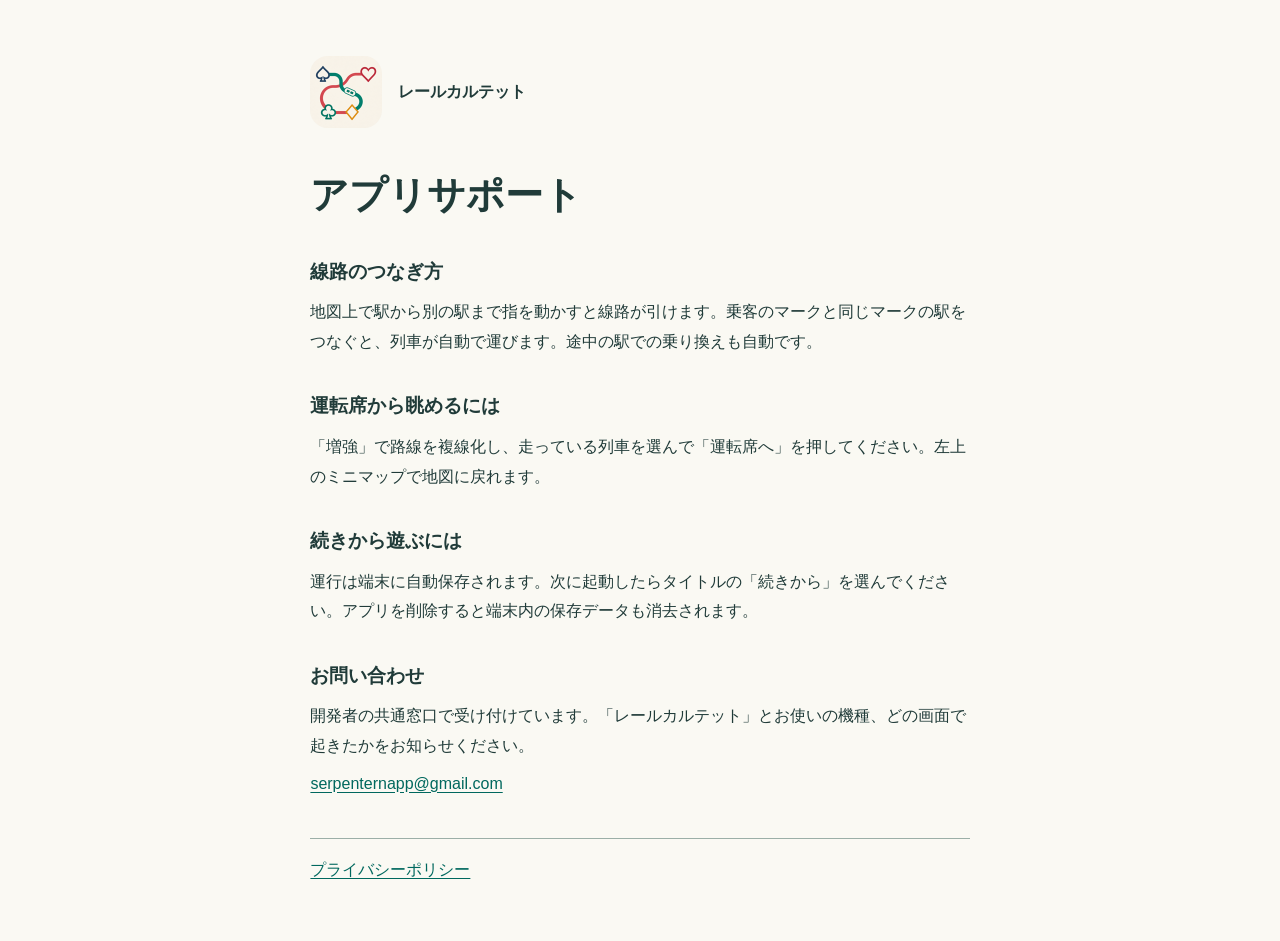
==== index.html @ 3ff4e66e "Publish Rail Quartet support and privacy policy" ====
<!doctype html>
<html lang="ja">
<meta charset="utf-8">
<meta name="viewport" content="width=device-width, initial-scale=1">
<title>レールカルテット｜アプリサポート</title>
<link rel="stylesheet" href="style.css">
<main>
  <header><img src="icon.png" width="72" height="72" alt=""><p>レールカルテット</p></header>
  <h1>アプリサポート</h1>
  <h2>線路のつなぎ方</h2>
  <p>地図上で駅から別の駅まで指を動かすと線路が引けます。乗客のマークと同じマークの駅をつなぐと、列車が自動で運びます。途中の駅での乗り換えも自動です。</p>
  <h2>運転席から眺めるには</h2>
  <p>「増強」で路線を複線化し、走っている列車を選んで「運転席へ」を押してください。左上のミニマップで地図に戻れます。</p>
  <h2>続きから遊ぶには</h2>
  <p>運行は端末に自動保存されます。次に起動したらタイトルの「続きから」を選んでください。アプリを削除すると端末内の保存データも消去されます。</p>
  <h2>お問い合わせ</h2>
  <p>開発者の共通窓口で受け付けています。「レールカルテット」とお使いの機種、どの画面で起きたかをお知らせください。</p>
  <p><a href="mailto:serpenternapp@gmail.com">serpenternapp@gmail.com</a></p>
  <footer><a href="privacy.html">プライバシーポリシー</a></footer>
</main>
</html>
---- style.css ----
:root { color-scheme: light dark; font: 100%/1.85 -apple-system, "Hiragino Sans", sans-serif; color: #203b39; background: #faf9f3; }
* { box-sizing: border-box; }
main { max-width: 44rem; margin: auto; padding: 3rem 1.4rem; }
header { display: flex; align-items: center; gap: 1rem; font-weight: 700; }
header img { border-radius: 18px; }
h1 { font-size: clamp(1.65rem, 6vw, 2.4rem); line-height: 1.4; margin: 2.5rem 0 1.5rem; }
h2 { margin: 2rem 0 .4rem; font-size: 1.2rem; }
p { margin: .5rem 0; }
a { color: #00685e; text-underline-offset: .2em; }
footer { margin-top: 2.5rem; border-top: 1px solid #9bafa7; padding-top: 1rem; }
@media (prefers-color-scheme: dark) {
  :root { background: #132524; color: #edf3ec; }
  a { color: #83dec9; }
}
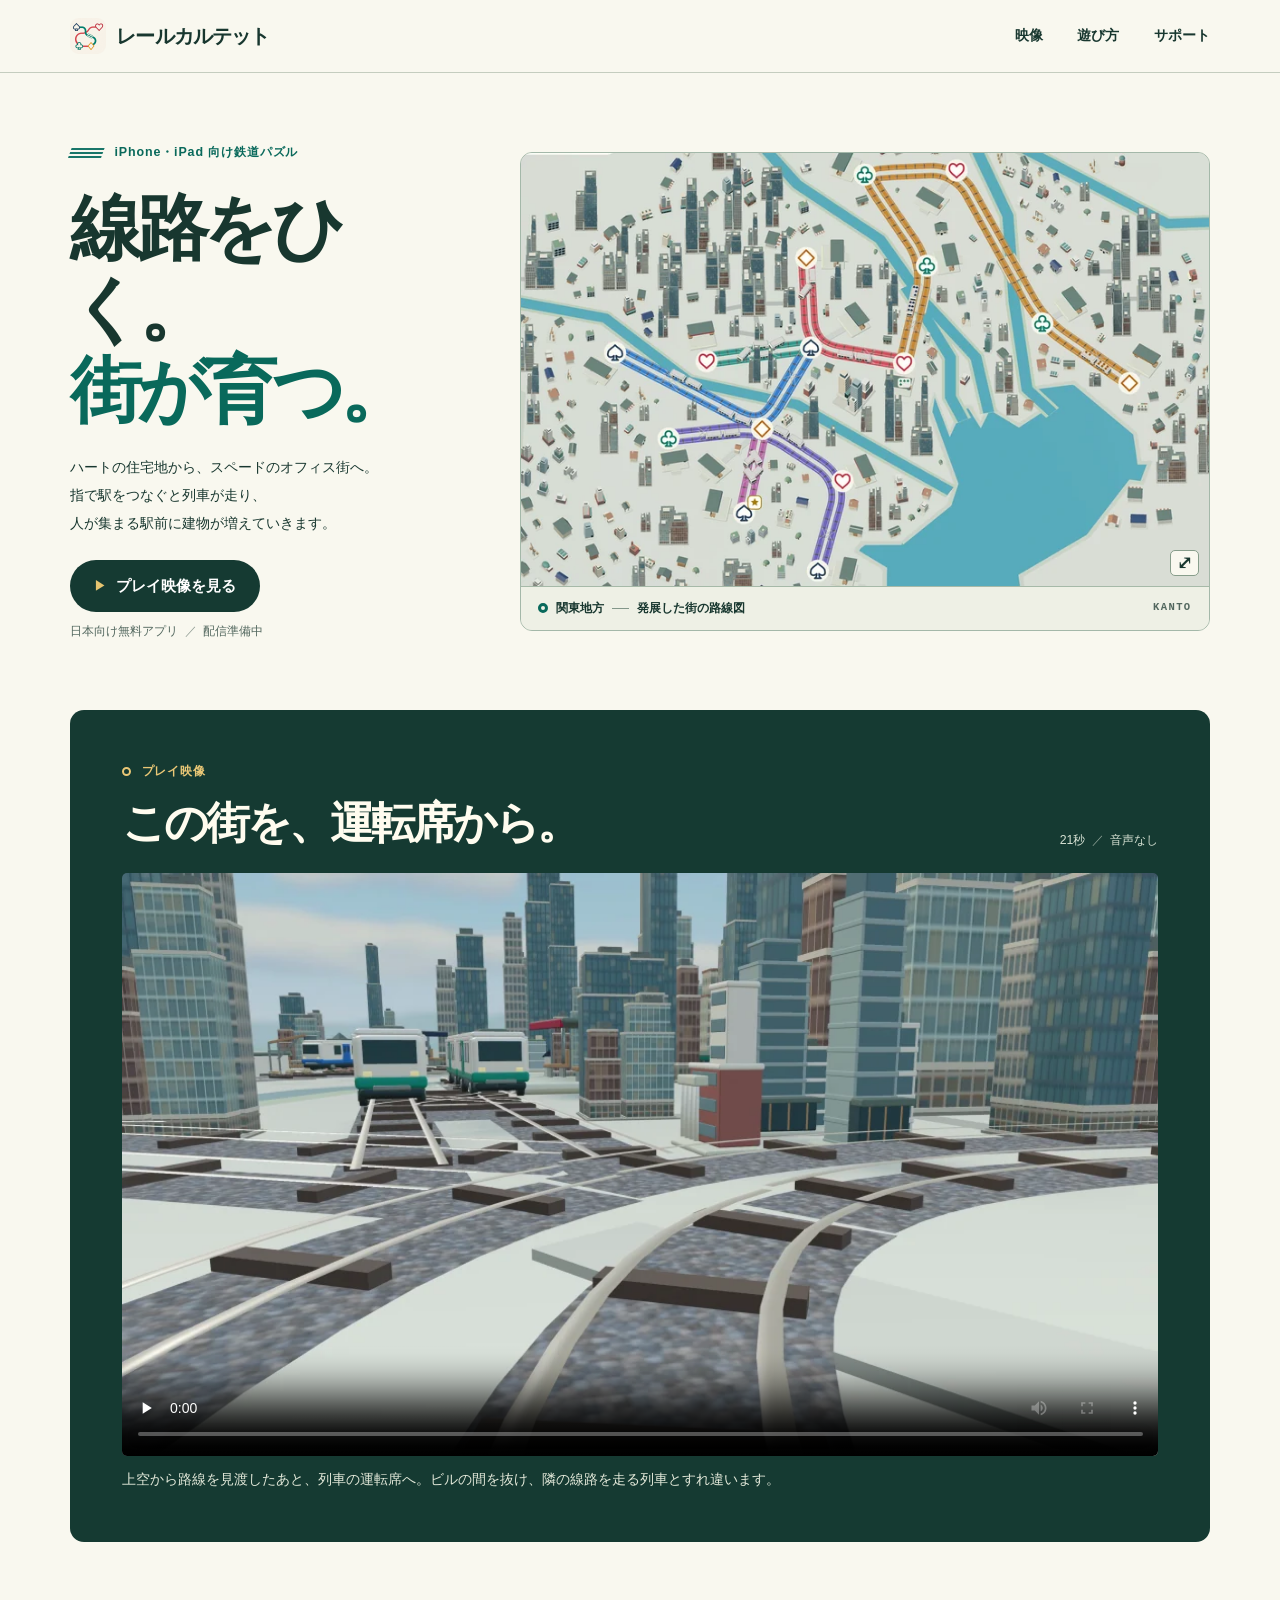
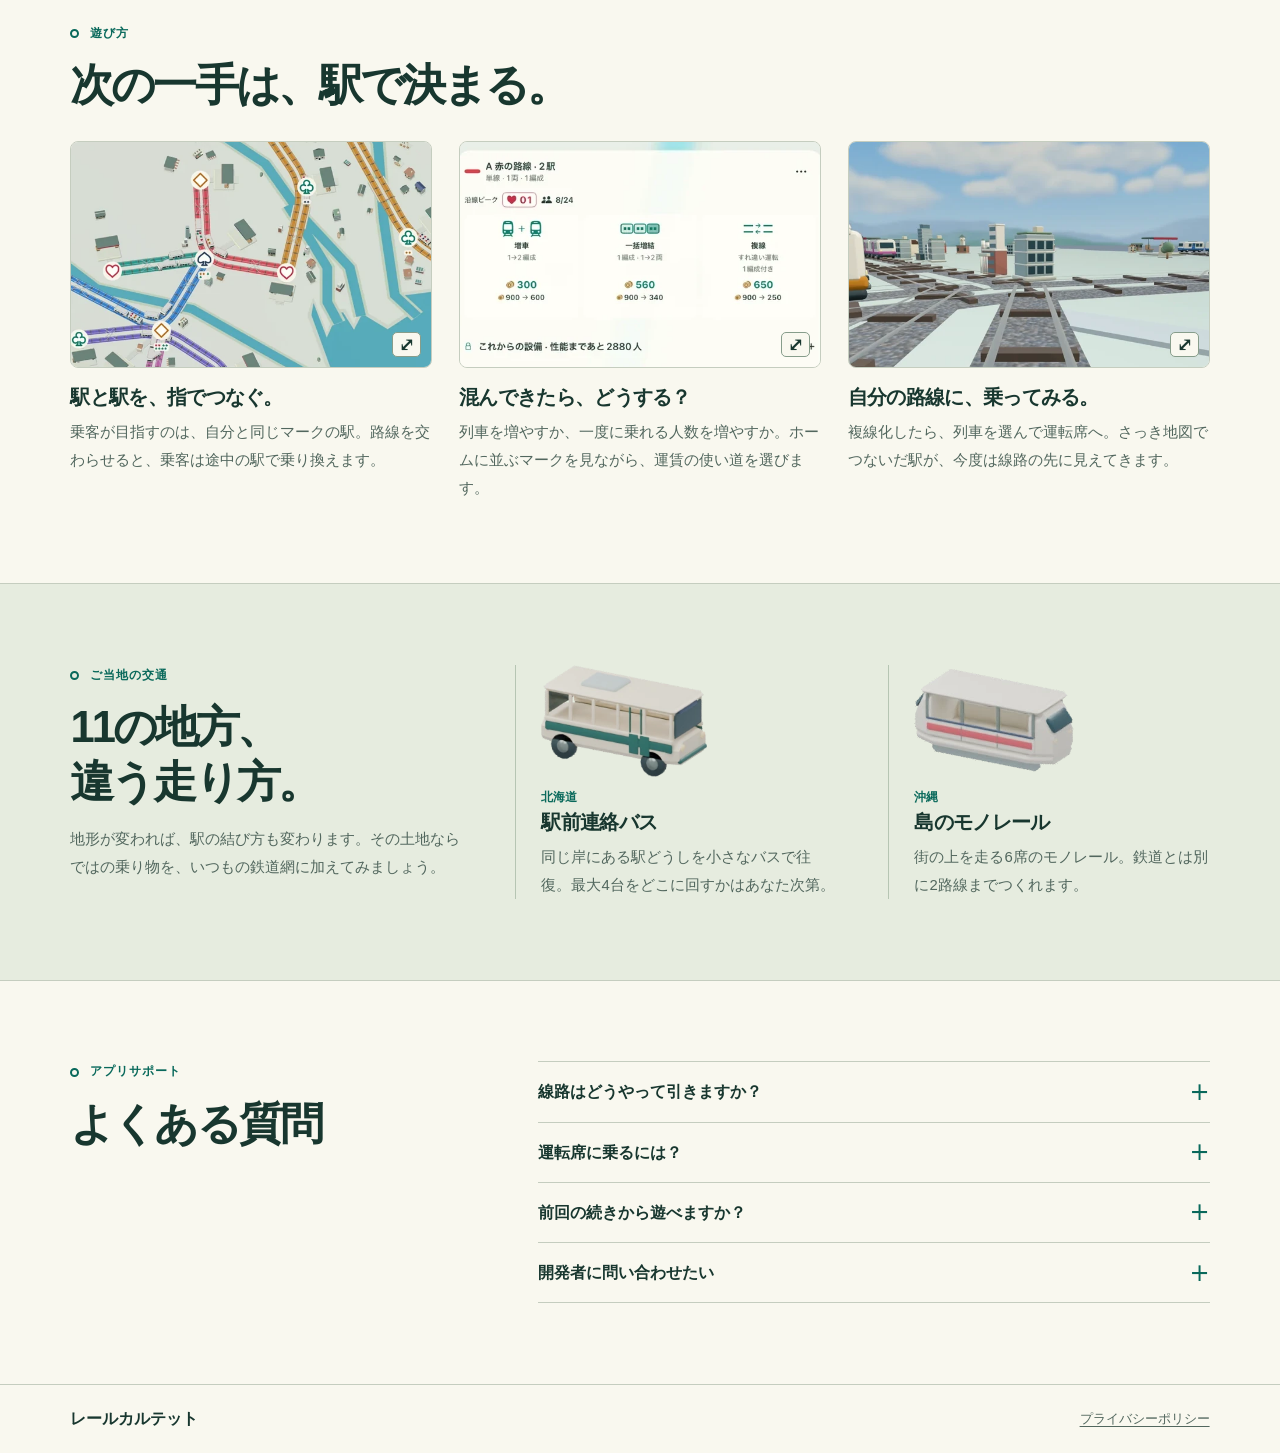
==== commit 66cc57bf: "Show Rail Quartet in motion with a gameplay film and screenshot guide" ====
--- a/index.html
+++ b/index.html
@@ -1,21 +1,92 @@
 <!doctype html>
 <html lang="ja">
-<meta charset="utf-8">
-<meta name="viewport" content="width=device-width, initial-scale=1">
-<title>レールカルテット｜アプリサポート</title>
-<link rel="stylesheet" href="style.css">
-<main>
-  <header><img src="icon.png" width="72" height="72" alt=""><p>レールカルテット</p></header>
-  <h1>アプリサポート</h1>
-  <h2>線路のつなぎ方</h2>
-  <p>地図上で駅から別の駅まで指を動かすと線路が引けます。乗客のマークと同じマークの駅をつなぐと、列車が自動で運びます。途中の駅での乗り換えも自動です。</p>
-  <h2>運転席から眺めるには</h2>
-  <p>「増強」で路線を複線化し、走っている列車を選んで「運転席へ」を押してください。左上のミニマップで地図に戻れます。</p>
-  <h2>続きから遊ぶには</h2>
-  <p>運行は端末に自動保存されます。次に起動したらタイトルの「続きから」を選んでください。アプリを削除すると端末内の保存データも消去されます。</p>
-  <h2>お問い合わせ</h2>
-  <p>開発者の共通窓口で受け付けています。「レールカルテット」とお使いの機種、どの画面で起きたかをお知らせください。</p>
-  <p><a href="mailto:serpenternapp@gmail.com">serpenternapp@gmail.com</a></p>
-  <footer><a href="privacy.html">プライバシーポリシー</a></footer>
-</main>
+<head>
+  <meta charset="utf-8">
+  <meta name="viewport" content="width=device-width, initial-scale=1">
+  <meta name="theme-color" content="#f9f8ef">
+  <title>レールカルテット｜街が育つ鉄道パズル</title>
+  <meta name="description" content="4つのマークの駅を結んで、日本の11地方に自分の鉄道網を育てよう。iPhone・iPad向け鉄道パズル「レールカルテット」のゲーム画面、プレイ映像、遊び方をご紹介。">
+  <meta property="og:title" content="レールカルテット｜街が育つ鉄道パズル">
+  <meta property="og:description" content="指で駅を結んだら、運転席に乗って自分の街へ。実際のプレイ映像とスクリーンショットで紹介します。">
+  <meta property="og:type" content="website">
+  <meta property="og:locale" content="ja_JP">
+  <meta property="og:image" content="https://serpentern.github.io/rail-quartet-site/media/city-1500.webp">
+  <link rel="icon" href="icon.png">
+  <link rel="stylesheet" href="home.css">
+</head>
+<body>
+  <a class="skip" href="#main">本文へ移動</a>
+  <header class="mast">
+    <div class="wrap mast-inner">
+      <a class="brand" href="./" aria-label="レールカルテット ホーム"><img src="icon.png" alt="" width="40" height="40"><span>レールカルテット</span></a>
+      <nav aria-label="メインメニュー"><a href="#film">映像</a><a href="#play">遊び方</a><a href="#support">サポート</a></nav>
+    </div>
+  </header>
+  <main id="main">
+    <section class="wrap hero" aria-labelledby="hero-title">
+      <div class="hero-copy">
+        <p class="category"><span class="tracks" aria-hidden="true"></span>iPhone・iPad 向け鉄道パズル</p>
+        <h1 id="hero-title">線路をひく。<br><em>街が育つ。</em></h1>
+        <p class="lede">ハートの住宅地から、スペードのオフィス街へ。<br class="wide">指で駅をつなぐと列車が走り、<br class="wide">人が集まる駅前に建物が増えていきます。</p>
+        <a class="button" href="#film"><span aria-hidden="true">▶</span> プレイ映像を見る</a>
+        <p class="availability">日本向け無料アプリ <span aria-hidden="true">／</span> 配信準備中</p>
+      </div>
+      <figure class="map-plate">
+        <a class="picture-link" href="media/network.webp" aria-label="関東の路線図のゲーム画面を拡大">
+          <img class="hero-map" src="media/city-1500.webp" srcset="media/city-760.webp 760w, media/city-1500.webp 1500w" sizes="(max-width: 760px) 95vw, (max-width: 1300px) 57vw, 715px" width="1500" height="944" fetchpriority="high" alt="関東の湾岸に広がる市街地。川を渡る六色の路線が記号の駅を結ぶ">
+          <span class="expand" aria-hidden="true">⤢</span>
+        </a>
+        <figcaption><span><i class="map-dot" aria-hidden="true"></i>関東地方<span class="caption-rule" aria-hidden="true"></span>発展した街の路線図</span><span class="en" lang="en">KANTO</span></figcaption>
+      </figure>
+    </section>
+    <section class="wrap movie" id="film" aria-labelledby="film-title">
+      <div class="movie-head">
+        <div><p class="kicker"><i aria-hidden="true"></i> プレイ映像</p><h2 id="film-title">この街を、運転席から。</h2></div>
+        <p class="duration">21秒 <span aria-hidden="true">／</span> 音声なし</p>
+      </div>
+      <figure>
+        <video controls playsinline preload="none" poster="media/film.webp" width="1024" height="576" aria-label="関東の街を走るレールカルテットのプレイ映像" aria-describedby="film-caption">
+          <source src="media/rail-quartet.mp4" type="video/mp4">
+          <a href="media/rail-quartet.mp4">プレイ映像を開く（MP4）</a>
+        </video>
+        <figcaption id="film-caption">上空から路線を見渡したあと、列車の運転席へ。ビルの間を抜け、隣の線路を走る列車とすれ違います。</figcaption>
+      </figure>
+    </section>
+    <section class="wrap section" id="play" aria-labelledby="play-title">
+      <p class="kicker"><i aria-hidden="true"></i> 遊び方</p>
+      <h2 id="play-title">次の一手は、駅で決まる。</h2>
+      <div class="gallery">
+        <figure>
+          <a class="picture-link" href="media/first-lines.webp" aria-label="駅をつないだゲーム画面を拡大"><img src="media/first-lines-detail.webp" loading="lazy" width="618" height="440" alt="中央の乗換駅から住宅地やオフィス街へ延びる色分けされた線路"><span class="expand" aria-hidden="true">⤢</span></a>
+          <figcaption><h3>駅と駅を、指でつなぐ。</h3><p>乗客が目指すのは、自分と同じマークの駅。路線を交わらせると、乗客は途中の駅で乗り換えます。</p></figcaption>
+        </figure>
+        <figure>
+          <a class="picture-link" href="media/upgrades.webp" aria-label="路線の増強画面を拡大"><img src="media/upgrades-detail.webp" loading="lazy" width="592" height="333" alt="赤い路線の設備画面。増発、増結、複線化の費用を比べられる"><span class="expand" aria-hidden="true">⤢</span></a>
+          <figcaption><h3>混んできたら、どうする？</h3><p>列車を増やすか、一度に乗れる人数を増やすか。ホームに並ぶマークを見ながら、運賃の使い道を選びます。</p></figcaption>
+        </figure>
+        <figure>
+          <a class="picture-link" href="media/cab.webp" aria-label="運転席から見たゲーム画面を拡大"><img src="media/cab-detail.webp" loading="lazy" width="660" height="371" alt="運転席から見たレールと駅。隣の線路にも列車が走る"><span class="expand" aria-hidden="true">⤢</span></a>
+          <figcaption><h3>自分の路線に、乗ってみる。</h3><p>複線化したら、列車を選んで運転席へ。さっき地図でつないだ駅が、今度は線路の先に見えてきます。</p></figcaption>
+        </figure>
+      </div>
+    </section>
+    <section class="regions" aria-labelledby="region-title">
+      <div class="wrap region-layout">
+        <div><p class="kicker"><i aria-hidden="true"></i> ご当地の交通</p><h2 id="region-title">11の地方、<br>違う走り方。</h2><p class="region-intro">地形が変われば、駅の結び方も変わります。その土地ならではの乗り物を、いつもの鉄道網に加えてみましょう。</p></div>
+        <article class="vehicle"><div class="model"><img src="media/hokkaido.webp" width="242" height="164" loading="lazy" alt="白い車体に緑の帯が入った連絡バス"></div><p>北海道</p><h3>駅前連絡バス</h3><p>同じ岸にある駅どうしを小さなバスで往復。最大4台をどこに回すかはあなた次第。</p></article>
+        <article class="vehicle"><div class="model"><img src="media/okinawa.webp" width="160" height="103" loading="lazy" alt="赤い帯を巻いた銀色のモノレール車両"></div><p>沖縄</p><h3>島のモノレール</h3><p>街の上を走る6席のモノレール。鉄道とは別に2路線までつくれます。</p></article>
+      </div>
+    </section>
+    <section class="wrap section support" id="support" aria-labelledby="support-title">
+      <div><p class="kicker"><i aria-hidden="true"></i> アプリサポート</p><h2 id="support-title">よくある質問</h2></div>
+      <div class="answers">
+        <details><summary>線路はどうやって引きますか？</summary><p>地図上で出発駅に指を置き、そのまま別の駅まで動かして離します。列車は自動で走り始めます。</p></details>
+        <details><summary>運転席に乗るには？</summary><p>「増強」で路線を複線化し、走っている列車を選んで「運転席へ」を押してください。左上のミニマップから地図に戻れます。</p></details>
+        <details><summary>前回の続きから遊べますか？</summary><p>運行は端末に自動保存されます。タイトル画面の「続きから」を選んでください。アプリを削除すると、端末内の保存データも消去されます。</p></details>
+        <details><summary>開発者に問い合わせたい</summary><p>メールに「レールカルテット」、お使いの機種、状況がわかる画面や操作を書いてお送りください。<br><a href="mailto:serpenternapp@gmail.com">serpenternapp@gmail.com</a></p></details>
+      </div>
+    </section>
+  </main>
+  <footer><div class="wrap foot"><span>レールカルテット</span><a href="privacy.html">プライバシーポリシー</a></div></footer>
+</body>
 </html>
--- a/home.css
+++ b/home.css
@@ -0,0 +1,131 @@
+:root {
+  color-scheme: light;
+  --paper: #f9f8ef;
+  --ink: #18372f;
+  --teal: #09695b;
+  --muted: #52675e;
+  --line: #c5cdbf;
+  --dark: #153a32;
+  --side: clamp(20px, 5.5vw, 86px);
+  font-family: "Hiragino Sans", "Hiragino Kaku Gothic ProN", "Yu Gothic", Meiryo, sans-serif;
+  color: var(--ink);
+  background: var(--paper);
+  -webkit-text-size-adjust: 100%;
+}
+* { box-sizing: border-box; }
+body, h1, h2, h3, p, figure { margin: 0; }
+body { line-height: 1.7; }
+a { color: inherit; text-underline-offset: .22em; }
+a:focus-visible, summary:focus-visible, video:focus-visible { outline: 3px solid #d48316; outline-offset: 3px; }
+img { display: block; max-width: 100%; }
+.wrap { width: min(calc(100% - var(--side) * 2), 1280px); margin-inline: auto; }
+.skip { position: absolute; z-index: 4; top: 4px; left: var(--side); padding: 8px 16px; color: white; background: var(--dark); transform: translateY(-140%); }
+.skip:focus { transform: none; }
+.mast { border-bottom: 1px solid var(--line); }
+.mast-inner, .brand, nav, .foot { display: flex; align-items: center; }
+.mast-inner, .foot { justify-content: space-between; }
+.mast-inner { min-height: 72px; gap: 12px; }
+.brand, nav a { text-decoration: none; }
+.brand { gap: 10px; font-size: clamp(15px, 1.6vw, 22px); font-weight: 850; letter-spacing: -.045em; }
+.brand img { width: 36px; height: 36px; border-radius: 9px; }
+nav { gap: clamp(16px, 2.7vw, 44px); }
+nav a { padding-block: 10px; font-size: .86rem; font-weight: 700; }
+nav a:hover, .foot a:hover { color: var(--teal); text-decoration: underline; }
+.hero { display: grid; grid-template-columns: minmax(0, .81fr) minmax(0, 1.4fr); align-items: center; gap: clamp(20px, 4vw, 64px); padding-block: clamp(38px, 5.4vw, 88px); }
+.category, .kicker { display: flex; align-items: center; gap: 11px; font-size: .78rem; font-weight: 750; letter-spacing: .07em; color: var(--teal); }
+.tracks { display: block; width: 33px; height: 11px; background: repeating-linear-gradient(0deg, #197669 0 2px, transparent 2px 4px); transform: skewX(-20deg); }
+h1 { font-size: clamp(49px, 5.6vw, 87px); font-weight: 900; letter-spacing: -.078em; line-height: 1.13; margin: .35em 0 .3em; }
+h1 em { color: var(--teal); font-style: normal; }
+.lede { font-size: clamp(.9rem, 1.1vw, 1.05rem); line-height: 1.95; font-weight: 500; }
+.button { display: inline-flex; align-items: center; justify-content: center; gap: 10px; margin-top: 23px; border-radius: 50px; padding: 13px 24px; background: var(--dark); color: white; text-decoration: none; font-size: .94rem; font-weight: 700; }
+.button span { color: #e6c470; font-size: .8em; }
+.button:hover { background: var(--teal); }
+.availability { margin-top: 9px; color: var(--muted); font-size: .74rem; }
+.availability span, .duration span { opacity: .65; padding-inline: .25em; }
+.map-plate { background: #e1e6d9; border: 1px solid #a4b8a9; border-radius: 12px; overflow: hidden; }
+.picture-link { position: relative; display: block; overflow: hidden; background: #e2e4d8; }
+.picture-link:focus-visible { outline-offset: -4px; z-index: 1; }
+.picture-link img { width: 100%; height: auto; }
+.expand { position: absolute; right: 10px; bottom: 10px; padding: 1px 6px; color: var(--ink); border: 1px solid #879d8b; border-radius: 5px; font: 700 18px/1.2 system-ui, sans-serif; background: #f9f8ef; }
+.picture-link:hover .expand { color: white; background: var(--dark); }
+.map-plate figcaption { display: flex; align-items: center; justify-content: space-between; padding: 11px 17px; background: #eef0e5; border-top: 1px solid #a6b9a8; font-size: .77rem; font-weight: 700; }
+.map-plate figcaption > span:first-child { display: flex; align-items: center; gap: 8px; }
+.map-dot { width: 10px; height: 10px; border: 3px solid var(--teal); border-radius: 50%; }
+.caption-rule { width: 17px; height: 1px; background: #83978a; }
+.en { font: 700 .66rem/1.5 ui-monospace, monospace; letter-spacing: .13em; color: var(--muted); }
+.movie { background: var(--dark); color: #fffcef; border-radius: 14px; padding: clamp(22px, 4vw, 58px); }
+.movie-head { display: flex; align-items: end; justify-content: space-between; gap: 18px; margin-bottom: 22px; }
+.kicker i { display: block; height: 9px; width: 9px; border: 2px solid currentColor; border-radius: 50%; }
+.movie .kicker { color: #e9c776; }
+h2 { font-size: clamp(27px, 3.4vw, 50px); letter-spacing: -.068em; font-weight: 820; line-height: 1.25; margin-top: .32em; }
+.duration { flex-shrink: 0; font-size: .77rem; color: #d6e1d3; }
+video { display: block; width: 100%; height: auto; aspect-ratio: 16/9; background: #102a25; border-radius: 5px; }
+.movie figcaption { margin-top: 12px; color: #e2e8d9; font-size: .85rem; }
+.section, .region-layout { padding-block: clamp(48px, 6.3vw, 98px); }
+.gallery { display: grid; grid-template-columns: repeat(3,minmax(0,1fr)); gap: clamp(18px, 2.1vw, 35px); margin-top: 29px; }
+.gallery .picture-link { border-radius: 8px; border: 1px solid var(--line); }
+.gallery img { height: auto; aspect-ratio: 16/10; object-fit: cover; }
+.gallery figcaption { padding-top: 15px; }
+h3 { font-size: clamp(1.04rem, 1.55vw, 1.45rem); line-height: 1.45; letter-spacing: -.035em; }
+.gallery p, .vehicle p:last-child, .region-intro, .answers p { color: var(--muted); font-size: .93rem; line-height: 1.9; }
+.gallery p, .vehicle p:last-child { margin-top: 6px; }
+.regions { background: #e6ecdf; border-block: 1px solid var(--line); }
+.region-layout { display: grid; grid-template-columns: 1.1fr .9fr .9fr; gap: clamp(20px, 4vw, 64px); align-items: start; }
+.region-intro { margin-top: 16px; max-width: 30em; }
+.vehicle { border-left: 1px solid #b6c5b3; padding-left: clamp(16px, 2vw, 34px); }
+.model { display: flex; align-items: center; height: 112px; margin-bottom: 10px; }
+.model img { width: auto; max-width: 100%; height: auto; max-height: 100%; }
+.vehicle > p:first-of-type { font-size: .77rem; font-weight: 750; color: var(--teal); }
+.support { display: grid; grid-template-columns: 1fr 1.55fr; gap: 35px; }
+.answers { border-top: 1px solid var(--line); }
+details { border-bottom: 1px solid var(--line); }
+summary { cursor: pointer; display: flex; gap: 16px; justify-content: space-between; align-items: center; padding-block: 16px; font-weight: 700; list-style: none; }
+summary::-webkit-details-marker { display: none; }
+summary::after { content: "+"; font: 24px/1 system-ui, sans-serif; color: var(--teal); }
+details[open] summary::after { content: "−"; }
+.answers p { margin-bottom: 18px; }
+.answers a { color: var(--teal); overflow-wrap: anywhere; }
+footer { border-top: 1px solid var(--line); }
+.foot { min-height: 68px; gap: 12px; }
+.foot span { font-weight: 800; }
+.foot a { color: var(--muted); font-size: .82rem; }
+@media (max-width: 950px) {
+  .wide { display: none; }
+  .hero { grid-template-columns: .86fr 1.14fr; }
+}
+@media (max-width: 760px) {
+  .mast-inner { min-height: 60px; }
+  nav { gap: 14px; }
+  .hero { grid-template-columns: 1fr; gap: 23px; }
+  .hero-copy { max-width: 540px; }
+  h1 { font-size: clamp(51px, 9vw, 70px); }
+  .lede { max-width: 32em; }
+  .hero-map { aspect-ratio: 1.84; object-fit: cover; }
+  .region-layout { grid-template-columns: repeat(2,minmax(0,1fr)); }
+  .region-layout > div:first-child { grid-column: 1/-1; }
+  .region-layout h2 br { display: none; }
+  .vehicle { padding-left: 16px; }
+  .gallery { grid-template-columns: 1fr; gap: 22px; }
+  .gallery figure { display: grid; gap: 18px; grid-template-columns: 1fr 1.05fr; align-items: center; }
+  .gallery figcaption { padding: 0; }
+  .support { grid-template-columns: 1fr; gap: 23px; }
+}
+@media (max-width: 480px) {
+  .mast-inner { flex-wrap: wrap; gap: 0 8px; padding-block: 8px; }
+  .brand { gap: 5px; font-size: 15px; }
+  .brand img { width: 29px; height: 29px; }
+  nav { gap: 10px; }
+  nav a { font-size: .72rem; }
+  .hero { padding-block: 32px; }
+  .button { margin-top: 16px; }
+  .category, .kicker { font-size: .72rem; }
+  .map-plate figcaption { padding: 8px 10px; font-size: .7rem; }
+  .movie { padding: 24px 14px 17px; }
+  .movie-head { align-items: start; flex-direction: column; gap: 6px; margin-bottom: 14px; }
+  .gallery figure { display: block; }
+  .gallery figcaption { padding-top: 11px; }
+  .model { height: 84px; }
+  .vehicle { padding-left: 10px; }
+  .vehicle p:last-child { font-size: .84rem; }
+  .foot { flex-wrap: wrap; }
+}
